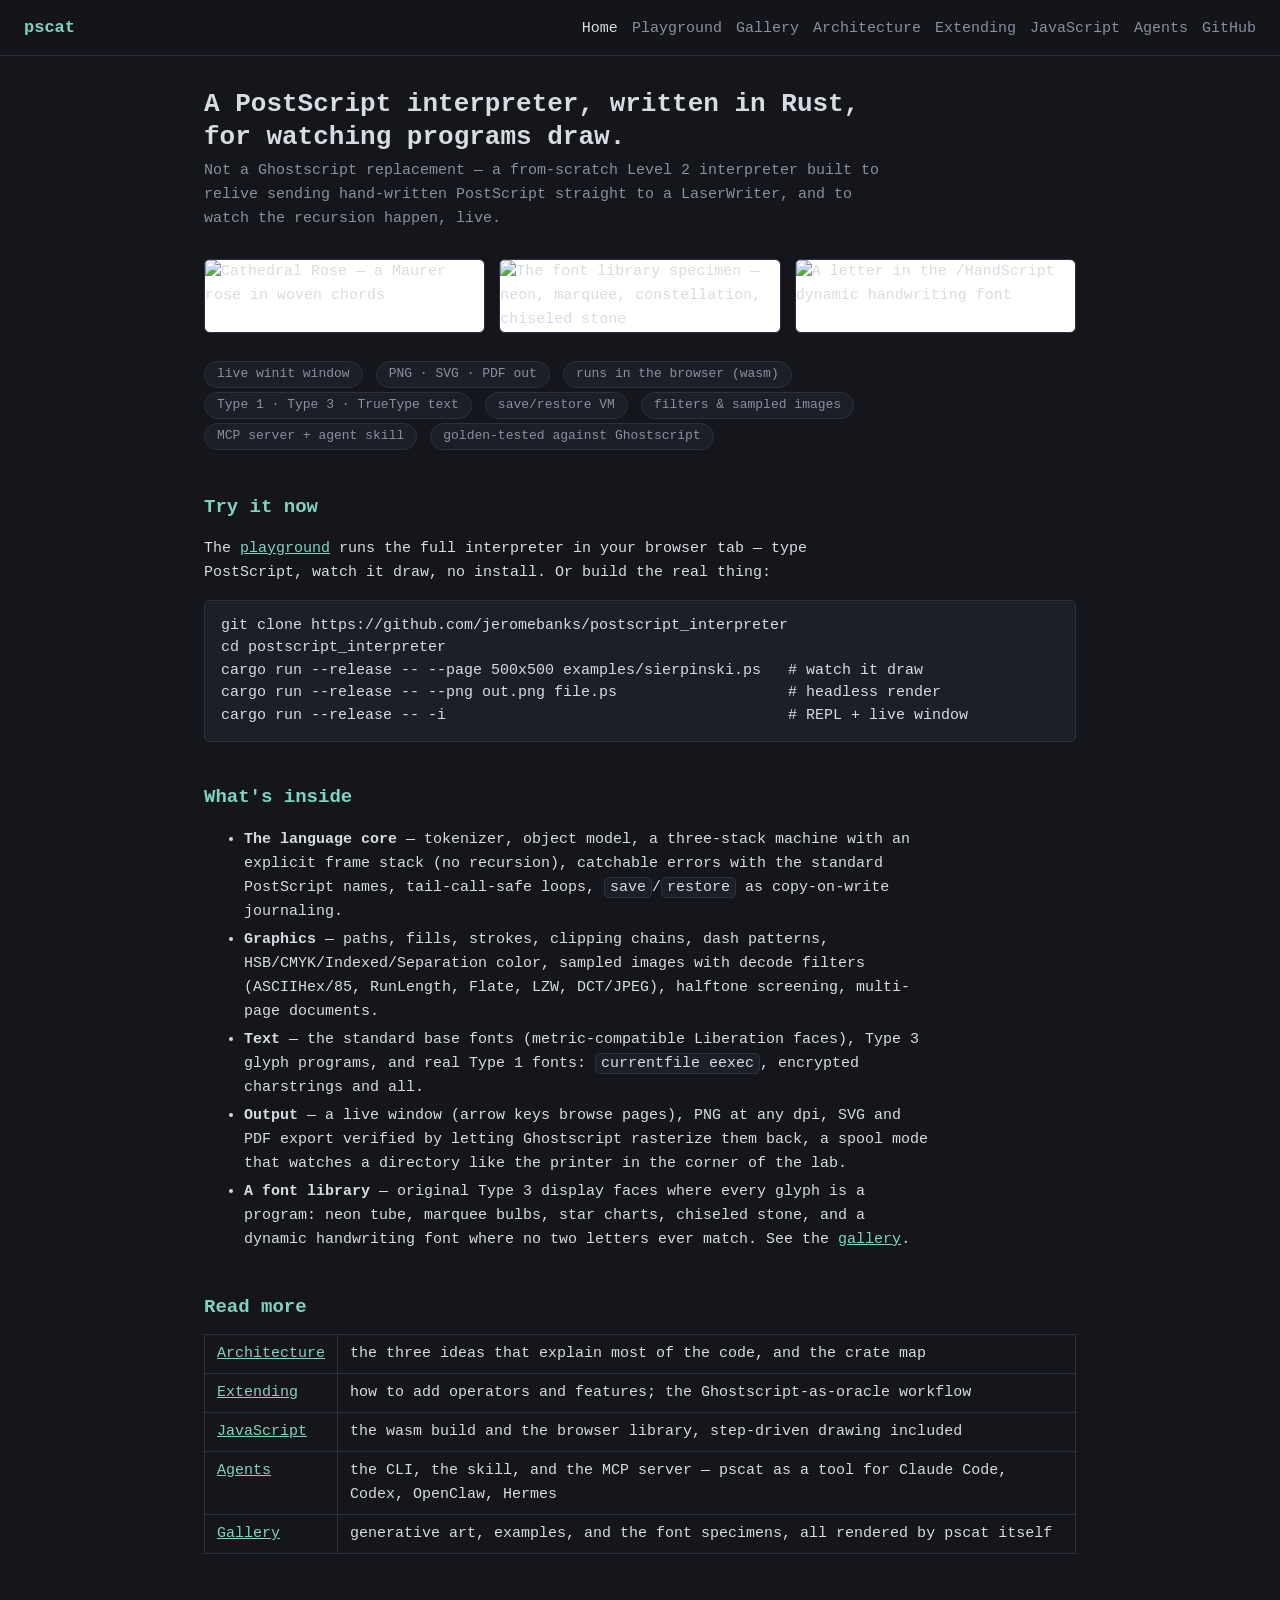
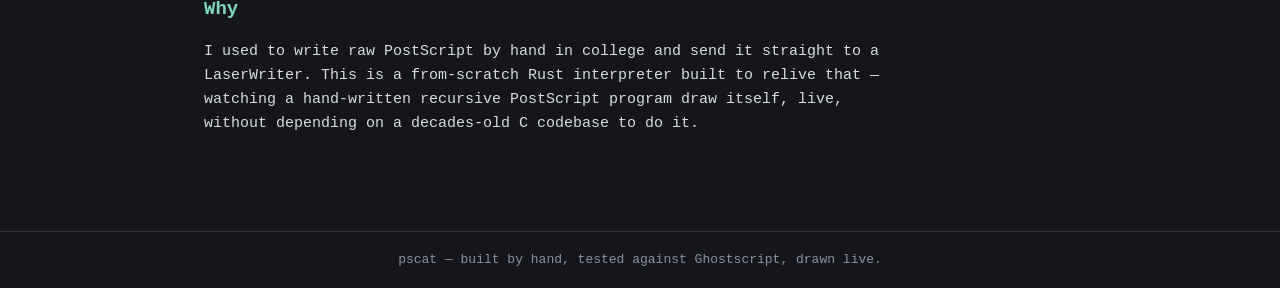
==== site/index.html @ f8cde99a "Stage 17: the website - GitHub Pages site + publish pipeline Hand-authored static site in site/ (lan" ====
<!DOCTYPE html>
<html lang="en">
<head>
<meta charset="utf-8">
<meta name="viewport" content="width=device-width, initial-scale=1">
<title>pscat — a PostScript interpreter for watching programs draw</title>
<link rel="stylesheet" href="style.css">
</head>
<body>
<header>
  <a class="brand" href="index.html">pscat</a>
  <nav>
    <a class="here" href="index.html">Home</a>
    <a href="playground.html">Playground</a>
    <a href="gallery.html">Gallery</a>
    <a href="architecture.html">Architecture</a>
    <a href="extending.html">Extending</a>
    <a href="javascript.html">JavaScript</a>
    <a href="agents.html">Agents</a>
    <a href="https://github.com/jeromebanks/postscript_interpreter">GitHub</a>
  </nav>
</header>
<main>
  <h1>A PostScript interpreter, written in Rust,<br>for watching programs draw.</h1>
  <p class="sub">Not a Ghostscript replacement — a from-scratch Level 2
  interpreter built to relive sending hand-written PostScript straight
  to a LaserWriter, and to watch the recursion happen, live.</p>

  <div class="hero">
    <img src="assets/renders/cathedral_rose.png" alt="Cathedral Rose — a Maurer rose in woven chords">
    <img src="assets/renders/font_library.png" alt="The font library specimen — neon, marquee, constellation, chiseled stone">
    <img src="assets/renders/handwriting.png" alt="A letter in the /HandScript dynamic handwriting font">
  </div>

  <p>
    <span class="pill">live winit window</span>
    <span class="pill">PNG · SVG · PDF out</span>
    <span class="pill">runs in the browser (wasm)</span>
    <span class="pill">Type 1 · Type 3 · TrueType text</span>
    <span class="pill">save/restore VM</span>
    <span class="pill">filters &amp; sampled images</span>
    <span class="pill">MCP server + agent skill</span>
    <span class="pill">golden-tested against Ghostscript</span>
  </p>

  <h2>Try it now</h2>
  <p>The <a href="playground.html">playground</a> runs the full
  interpreter in your browser tab — type PostScript, watch it draw,
  no install. Or build the real thing:</p>
<pre><code>git clone https://github.com/jeromebanks/postscript_interpreter
cd postscript_interpreter
cargo run --release -- --page 500x500 examples/sierpinski.ps   # watch it draw
cargo run --release -- --png out.png file.ps                   # headless render
cargo run --release -- -i                                      # REPL + live window</code></pre>

  <h2>What's inside</h2>
  <ul>
    <li><b>The language core</b> — tokenizer, object model, a
      three-stack machine with an explicit frame stack (no recursion),
      catchable errors with the standard PostScript names, tail-call-safe
      loops, <code>save</code>/<code>restore</code> as copy-on-write
      journaling.</li>
    <li><b>Graphics</b> — paths, fills, strokes, clipping chains, dash
      patterns, HSB/CMYK/Indexed/Separation color, sampled images with
      decode filters (ASCIIHex/85, RunLength, Flate, LZW, DCT/JPEG),
      halftone screening, multi-page documents.</li>
    <li><b>Text</b> — the standard base fonts (metric-compatible
      Liberation faces), Type 3 glyph programs, and real Type 1 fonts:
      <code>currentfile eexec</code>, encrypted charstrings and all.</li>
    <li><b>Output</b> — a live window (arrow keys browse pages), PNG at
      any dpi, SVG and PDF export verified by letting Ghostscript
      rasterize them back, a spool mode that watches a directory like
      the printer in the corner of the lab.</li>
    <li><b>A font library</b> — original Type 3 display faces where
      every glyph is a program: neon tube, marquee bulbs, star charts,
      chiseled stone, and a dynamic handwriting font where no two
      letters ever match. See the <a href="gallery.html">gallery</a>.</li>
  </ul>

  <h2>Read more</h2>
  <table>
    <tr><td><a href="architecture.html">Architecture</a></td>
        <td>the three ideas that explain most of the code, and the crate map</td></tr>
    <tr><td><a href="extending.html">Extending</a></td>
        <td>how to add operators and features; the Ghostscript-as-oracle workflow</td></tr>
    <tr><td><a href="javascript.html">JavaScript</a></td>
        <td>the wasm build and the browser library, step-driven drawing included</td></tr>
    <tr><td><a href="agents.html">Agents</a></td>
        <td>the CLI, the skill, and the MCP server — pscat as a tool for Claude Code, Codex, OpenClaw, Hermes</td></tr>
    <tr><td><a href="gallery.html">Gallery</a></td>
        <td>generative art, examples, and the font specimens, all rendered by pscat itself</td></tr>
  </table>

  <h2>Why</h2>
  <p>I used to write raw PostScript by hand in college and send it
  straight to a LaserWriter. This is a from-scratch Rust interpreter
  built to relive that — watching a hand-written recursive PostScript
  program draw itself, live, without depending on a decades-old C
  codebase to do it.</p>
</main>
<footer>pscat — built by hand, tested against Ghostscript, drawn live.</footer>
</body>
</html>
---- site/style.css ----
/* pscat site — one stylesheet, no framework. Dark, monospaced,
   CRT-adjacent: the terminal the LaserWriter was plugged into. */

:root {
  color-scheme: dark;
  --bg: #14161c;
  --panel: #1c1f27;
  --edge: #2c3040;
  --ink: #d8dbe2;
  --dim: #8a90a0;
  --accent: #7fd4c1;
  --accent2: #e8a1bb;
}

* { box-sizing: border-box; }

body {
  margin: 0;
  background: var(--bg);
  color: var(--ink);
  font: 15px/1.6 ui-monospace, "SF Mono", Menlo, Consolas, monospace;
}

header {
  display: flex; flex-wrap: wrap; align-items: baseline; gap: 4px 18px;
  padding: 14px 24px;
  border-bottom: 1px solid var(--edge);
  position: sticky; top: 0; background: color-mix(in srgb, var(--bg) 92%, transparent);
  backdrop-filter: blur(6px);
}

header .brand { font-weight: 700; font-size: 17px; color: var(--accent); text-decoration: none; }
header nav { display: flex; flex-wrap: wrap; gap: 14px; margin-left: auto; }
header nav a { color: var(--dim); text-decoration: none; }
header nav a:hover, header nav a.here { color: var(--ink); }

main { max-width: 920px; margin: 0 auto; padding: 32px 24px 80px; }
main.wide { max-width: 1200px; }

h1 { font-size: 26px; line-height: 1.25; margin: 0 0 6px; }
h1 + .sub { color: var(--dim); margin: 0 0 28px; }
h2 { font-size: 19px; margin: 40px 0 10px; color: var(--accent); }
h3 { font-size: 15px; margin: 26px 0 6px; color: var(--accent2); }
a { color: var(--accent); }
p, li { max-width: 76ch; }
li { margin: 4px 0; }
hr { border: 0; border-top: 1px solid var(--edge); margin: 36px 0; }

code, pre {
  background: var(--panel);
  border: 1px solid var(--edge);
  border-radius: 5px;
  font-family: inherit;
}
code { padding: 1px 5px; }
pre { padding: 14px 16px; overflow-x: auto; line-height: 1.5; }
pre code { background: none; border: 0; padding: 0; }

table { border-collapse: collapse; margin: 12px 0; }
th, td { border: 1px solid var(--edge); padding: 7px 12px; text-align: left; vertical-align: top; }
th { color: var(--dim); font-weight: 600; }

.cards { display: grid; grid-template-columns: repeat(auto-fill, minmax(260px, 1fr)); gap: 18px; margin: 20px 0; }
.card {
  background: var(--panel); border: 1px solid var(--edge); border-radius: 8px;
  padding: 0 0 12px; overflow: hidden;
}
.card img { width: 100%; display: block; background: #fff; }
.card .body { padding: 10px 14px 0; }
.card .body b { display: block; margin-bottom: 3px; }
.card .body span { color: var(--dim); font-size: 13px; }

.hero { display: flex; gap: 14px; margin: 26px 0; }
.hero img {
  width: 33%; border-radius: 6px; border: 1px solid var(--edge); background: #fff;
}

.pill {
  display: inline-block; background: var(--panel); border: 1px solid var(--edge);
  border-radius: 999px; padding: 2px 12px; margin: 2px 4px 2px 0; color: var(--dim); font-size: 13px;
}

footer {
  border-top: 1px solid var(--edge); color: var(--dim);
  text-align: center; padding: 18px; font-size: 13px;
}

/* ------- playground ------- */
#play { display: flex; gap: 0; height: calc(100vh - 53px); }
#play-left { flex: 1; display: flex; flex-direction: column; padding: 16px; min-width: 0; }
#src {
  flex: 1; resize: none; background: var(--panel); color: var(--ink);
  border: 1px solid var(--edge); border-radius: 6px; padding: 12px;
  font: inherit; tab-size: 4; white-space: pre; overflow: auto;
}
#controls { display: flex; gap: 10px; align-items: center; margin-top: 12px; flex-wrap: wrap; }
button, select {
  background: #3b4a7a; color: #eef; border: 0; border-radius: 6px;
  padding: 8px 16px; font: inherit; cursor: pointer;
}
select { background: var(--panel); border: 1px solid var(--edge); color: var(--ink); }
button:hover { background: #48598f; }
#status { color: var(--dim); margin-left: auto; white-space: nowrap; }
#err { color: #e07a7a; white-space: pre-wrap; margin-top: 8px; max-height: 6em; overflow: auto; }
#play-right { display: flex; align-items: center; justify-content: center; padding: 16px; background: #0e1013; }
#page {
  max-height: calc(100vh - 85px); max-width: 44vw;
  background: #fff; border-radius: 3px; box-shadow: 0 8px 40px rgba(0,0,0,.55);
}
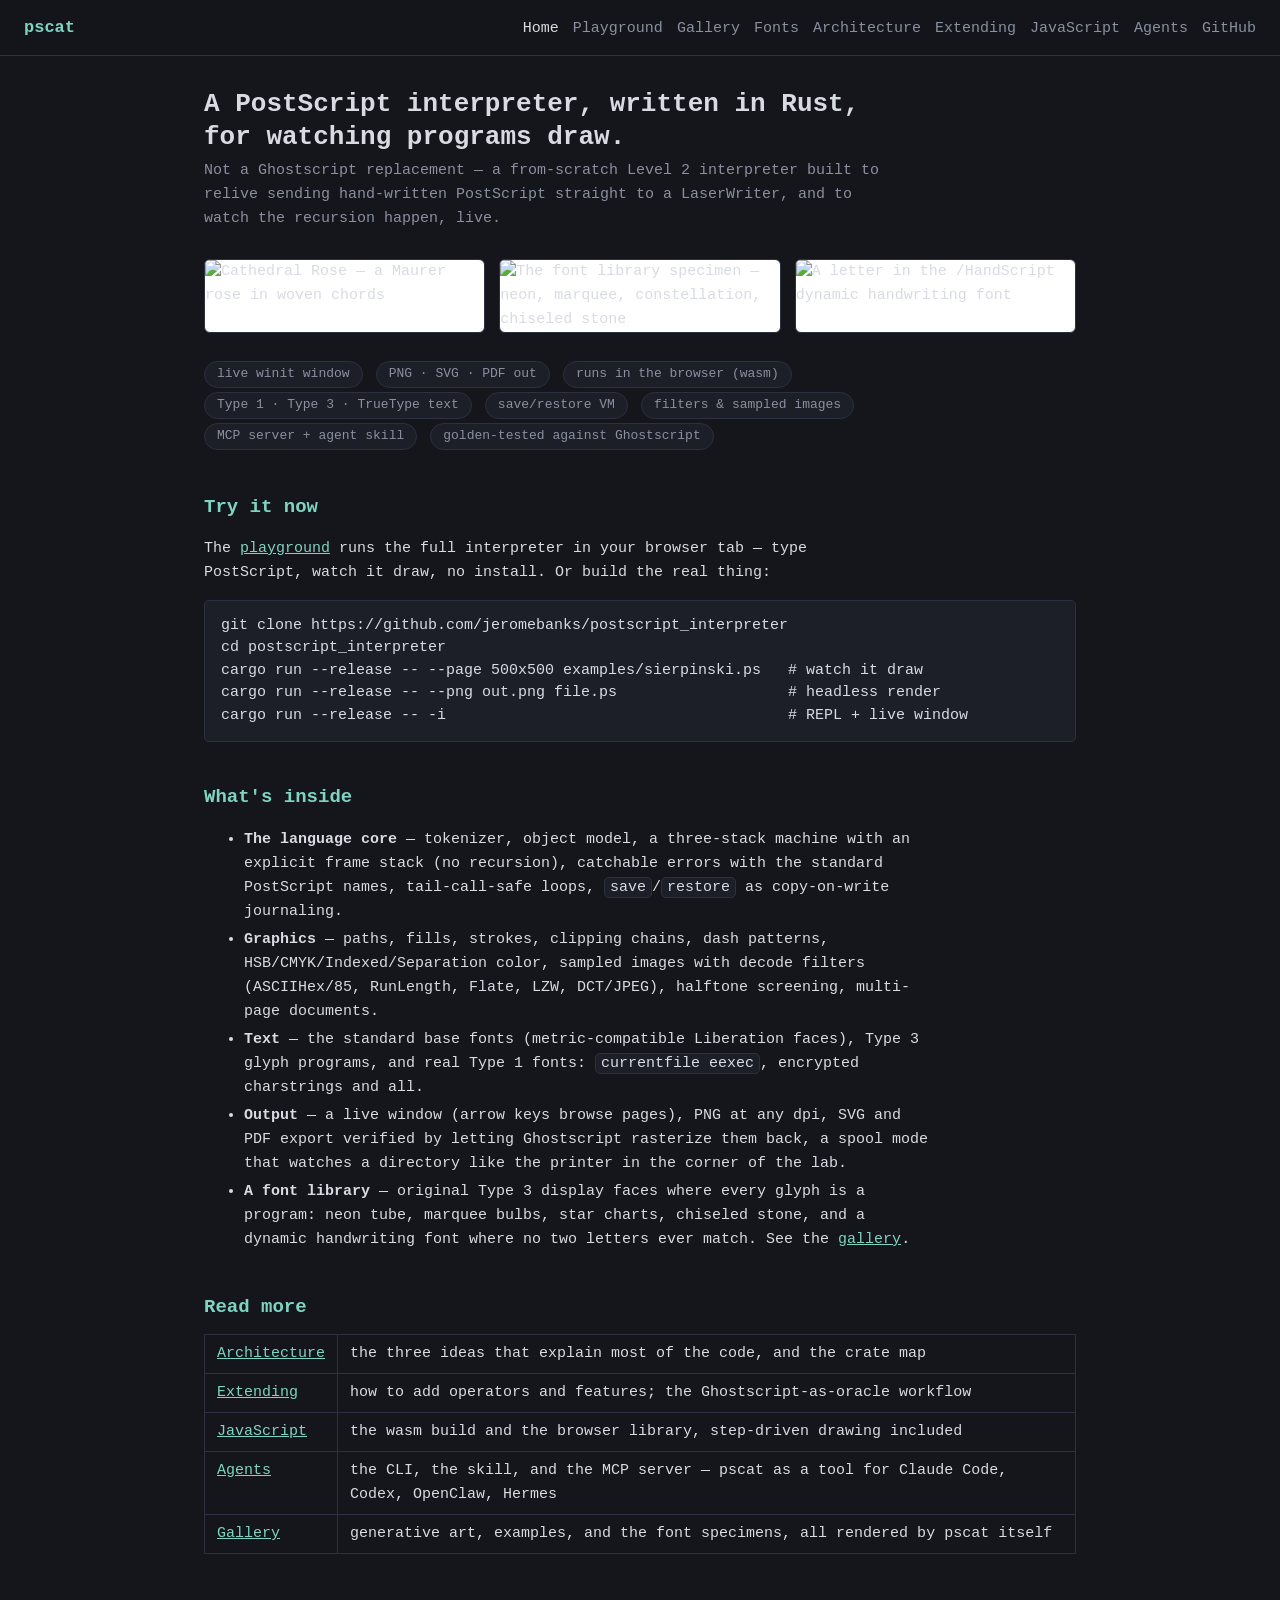
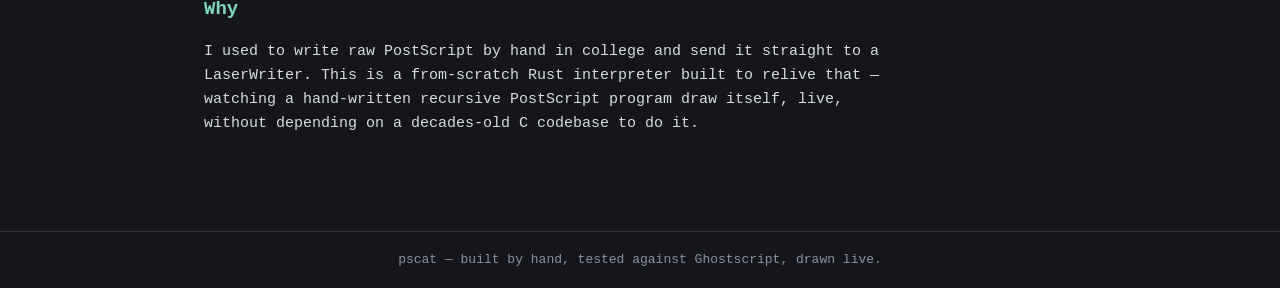
==== commit 144875d9: "Docs/site cleanup: fix stale stage counts, add the font gallery page CLAUDE.md and README.md still c" ====
--- a/site/index.html
+++ b/site/index.html
@@ -13,6 +13,7 @@
     <a class="here" href="index.html">Home</a>
     <a href="playground.html">Playground</a>
     <a href="gallery.html">Gallery</a>
+    <a href="fonts.html">Fonts</a>
     <a href="architecture.html">Architecture</a>
     <a href="extending.html">Extending</a>
     <a href="javascript.html">JavaScript</a>
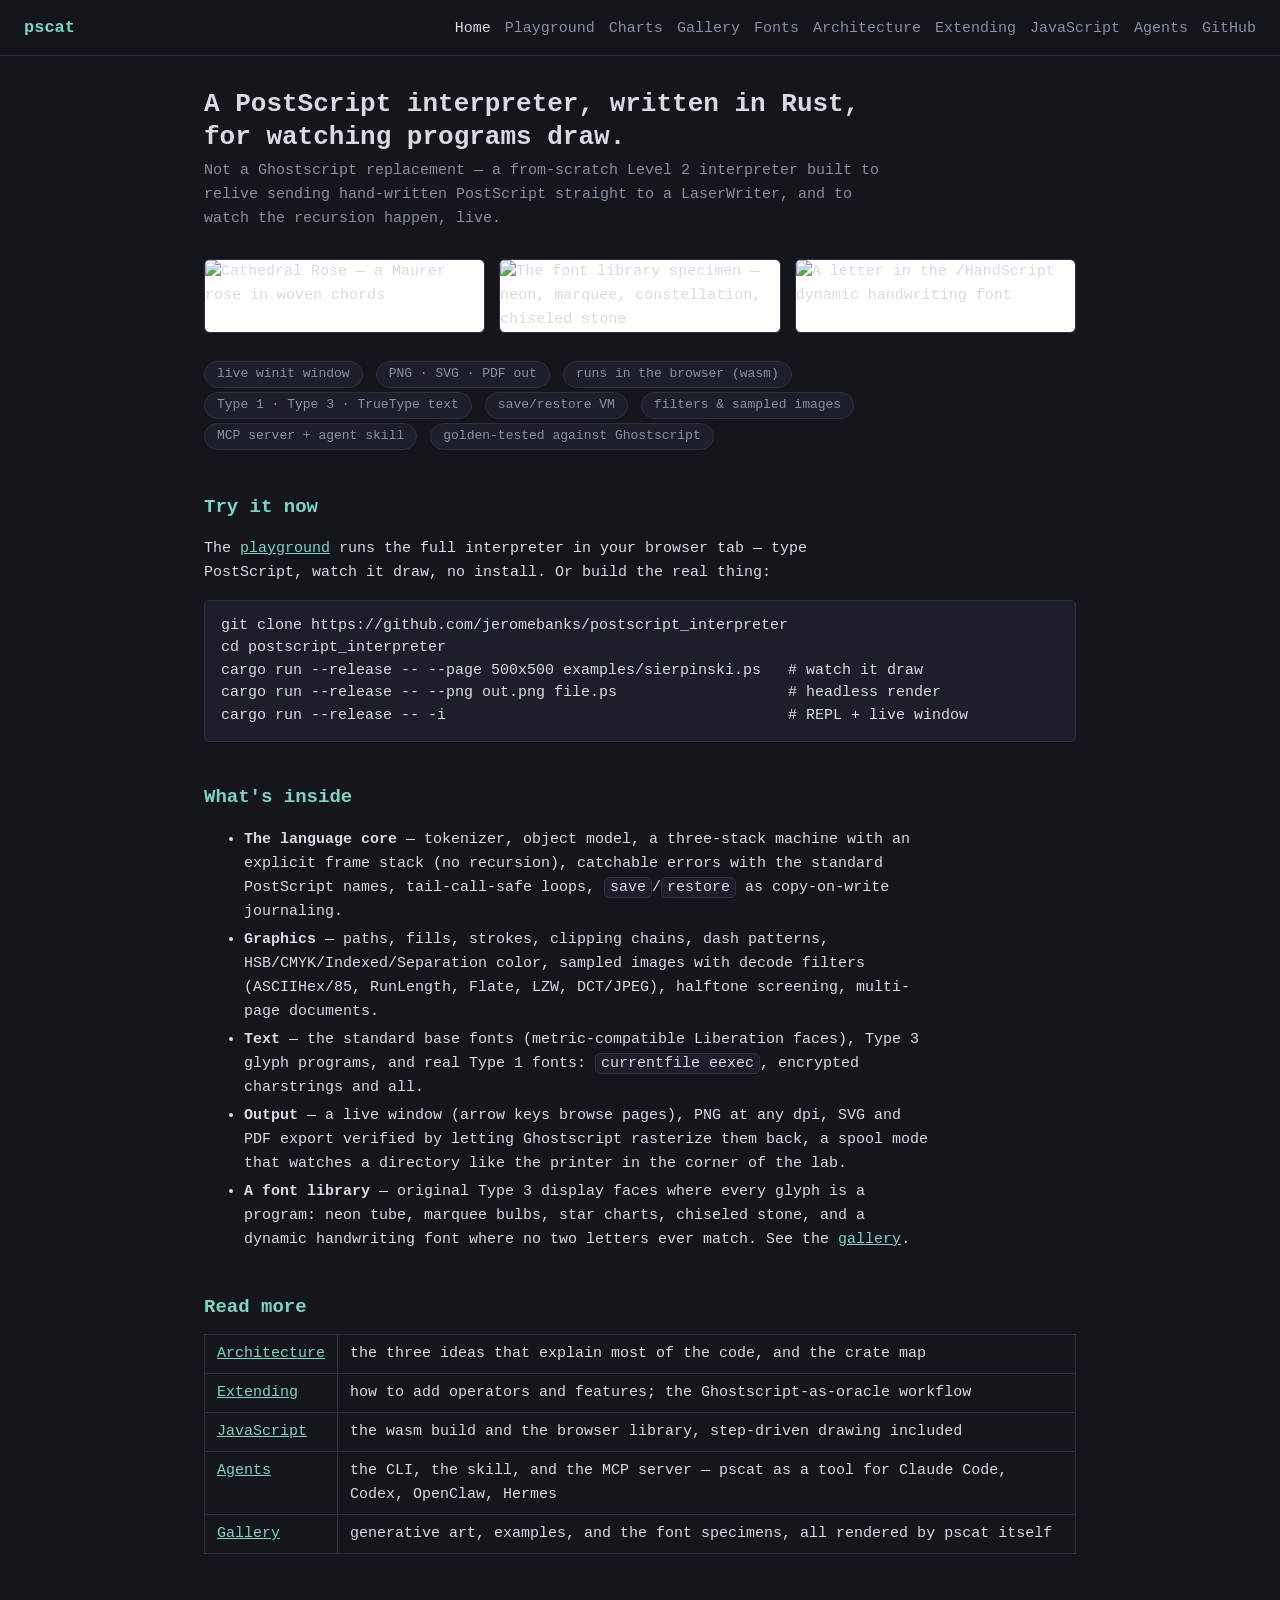
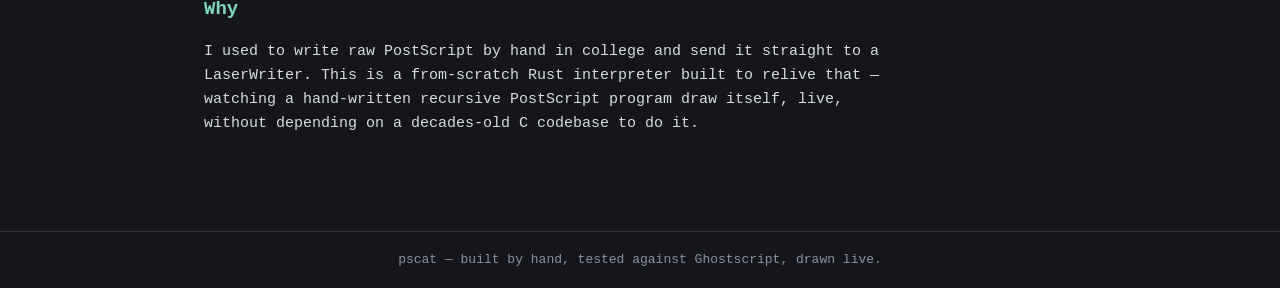
==== commit d2c3cce4: "Document, demo, and give agents a skill for graph.ps/dataviz.ps (#103) Add paper-ready demos (exampl" ====
--- a/site/index.html
+++ b/site/index.html
@@ -12,6 +12,7 @@
   <nav>
     <a class="here" href="index.html">Home</a>
     <a href="playground.html">Playground</a>
+    <a href="charts.html">Charts</a>
     <a href="gallery.html">Gallery</a>
     <a href="fonts.html">Fonts</a>
     <a href="architecture.html">Architecture</a>
--- a/site/style.css
+++ b/site/style.css
@@ -69,6 +69,29 @@
 .card .body { padding: 10px 14px 0; }
 .card .body b { display: block; margin-bottom: 3px; }
 .card .body span { color: var(--dim); font-size: 13px; }
+.reference-comparison {
+  display: grid;
+  grid-template-columns: repeat(auto-fit, minmax(280px, 1fr));
+  gap: 18px;
+  margin: 20px 0 34px;
+}
+.reference-comparison figure {
+  margin: 0;
+  padding: 12px;
+  border: 1px solid var(--edge);
+  border-radius: 6px;
+  background: var(--panel);
+}
+.reference-comparison img {
+  width: 100%;
+  height: min(68vw, 620px);
+  display: block;
+  object-fit: contain;
+  background: #0b1820;
+}
+.reference-comparison figcaption { padding: 10px 2px 0; }
+.reference-comparison figcaption b { display: block; margin-bottom: 3px; }
+.reference-comparison figcaption span { color: var(--dim); font-size: 13px; }
 
 .hero { display: flex; gap: 14px; margin: 26px 0; }
 .hero img {
